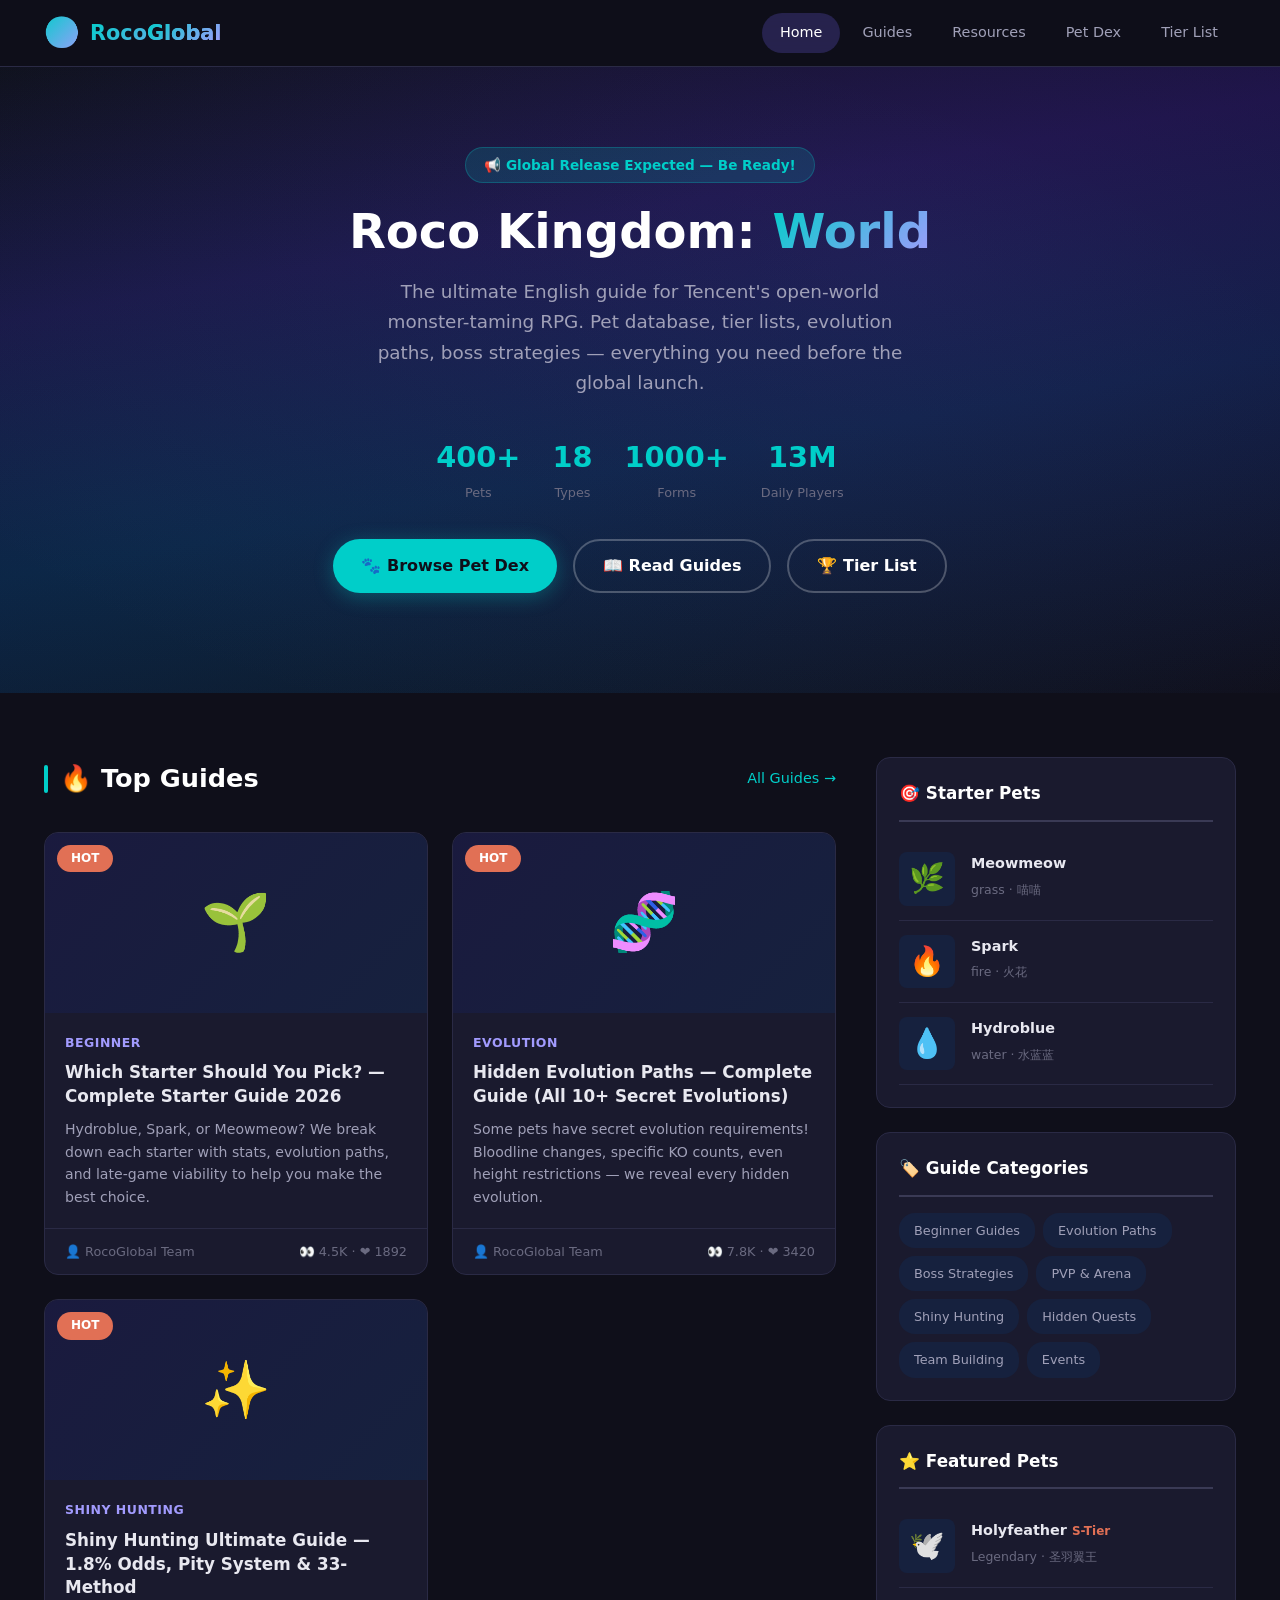
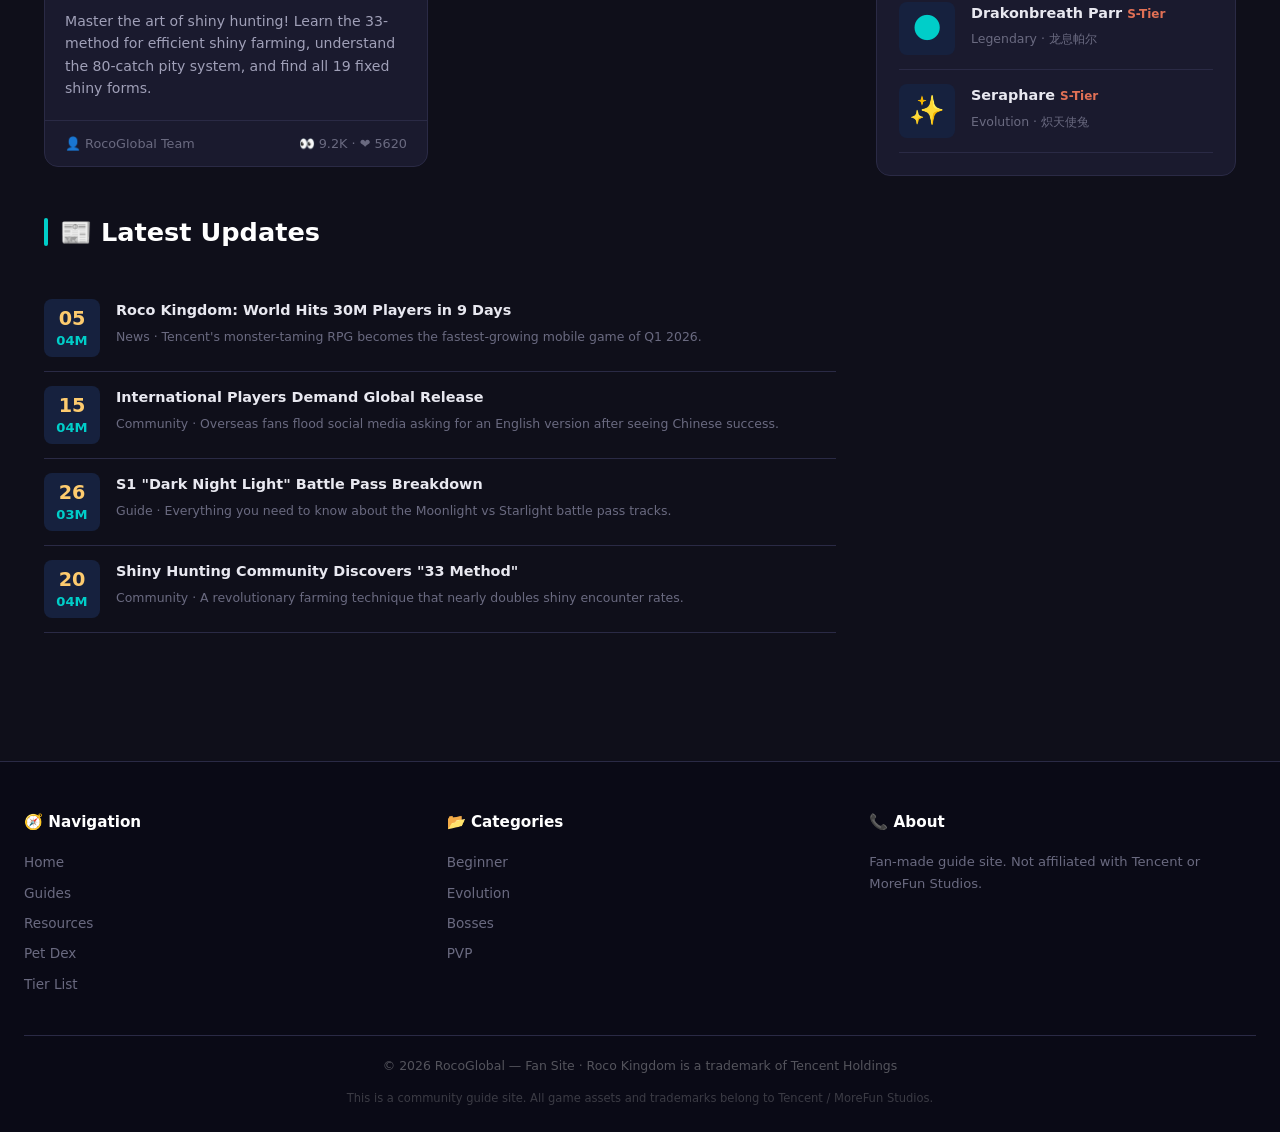
==== index.html @ 021ee89d "RocoGlobal - Roco Kingdom World English Guide Site" ====
<!DOCTYPE html>
<html lang="en">
<head>
<meta charset="UTF-8">
<meta name="viewport" content="width=device-width, initial-scale=1.0">
<meta name="description" content="Roco Kingdom: World — The ultimate English guide hub. Pet dex, tier lists, boss guides, evolution paths, hidden quests, and more for Tencent's open-world creature-collection RPG.">
<title>Roco Kingdom: World Guide — Ultimate Strategy Hub 2026</title>
<link rel="stylesheet" href="assets/css/style.css">
</head>
<body>

<nav class="navbar">
  <div class="nav-inner">
    <a href="index.html" class="nav-logo">
      <span class="logo-icon">🌍</span>
      <span>Roco<span style="color:#fff;">Global</span></span>
    </a>
    <div class="nav-links">
      <a href="index.html" class="active">Home</a>
      <a href="guides.html">Guides</a>
      <a href="resources.html">Resources</a>
      <a href="pets.html">Pet Dex</a>
      <a href="tier-list.html">Tier List</a>
    </div>
  </div>
</nav>

<section class="hero">
  <div class="hero-content">
    <div class="hero-badge">📢 Global Release Expected — Be Ready!</div>
    <h1>Roco Kingdom: <span class="gradient">World</span></h1>
    <p>The ultimate English guide for Tencent's open-world monster-taming RPG. Pet database, tier lists, evolution paths, boss strategies — everything you need before the global launch.</p>
    <div class="hero-stats">
      <div class="hero-stat"><div class="num">400+</div><div class="label">Pets</div></div>
      <div class="hero-stat"><div class="num">18</div><div class="label">Types</div></div>
      <div class="hero-stat"><div class="num">1000+</div><div class="label">Forms</div></div>
      <div class="hero-stat"><div class="num">13M</div><div class="label">Daily Players</div></div>
    </div>
    <div class="hero-btns">
      <a href="pets.html" class="btn btn-accent">🐾 Browse Pet Dex</a>
      <a href="guides.html" class="btn btn-outline">📖 Read Guides</a>
      <a href="tier-list.html" class="btn btn-outline">🏆 Tier List</a>
    </div>
  </div>
</section>

<div class="section">
  <div class="container">
    <div class="two-col">
      <div class="main-col">
        <div class="section-title"><h2>🔥 Top Guides</h2><a href="guides.html" class="more-link">All Guides →</a></div>
        <div class="cards-grid" id="hotGuides"></div>

        <div class="section-title" style="margin-top:44px;"><h2>📰 Latest Updates</h2></div>
        <div class="news-list" id="latestNews"></div>
      </div>

      <aside class="sidebar">
        <div class="sidebar-widget">
          <h3>🎯 Starter Pets</h3>
          <div class="news-list" id="starterPets"></div>
        </div>
        <div class="sidebar-widget">
          <h3>🏷️ Guide Categories</h3>
          <div class="tag-cloud">
            <a href="guides.html?cat=beginner" class="tag">Beginner Guides</a>
            <a href="guides.html?cat=evolution" class="tag">Evolution Paths</a>
            <a href="guides.html?cat=boss" class="tag">Boss Strategies</a>
            <a href="guides.html?cat=pvp" class="tag">PVP & Arena</a>
            <a href="guides.html?cat=shiny" class="tag">Shiny Hunting</a>
            <a href="guides.html?cat=hidden" class="tag">Hidden Quests</a>
            <a href="guides.html?cat=team" class="tag">Team Building</a>
            <a href="guides.html?cat=event" class="tag">Events</a>
          </div>
        </div>
        <div class="sidebar-widget">
          <h3>⭐ Featured Pets</h3>
          <div class="news-list" id="featuredPets"></div>
        </div>
      </aside>
    </div>
  </div>
</div>

<footer class="footer">
  <div class="footer-inner">
    <div class="footer-col"><h4>🧭 Navigation</h4><a href="index.html">Home</a><a href="guides.html">Guides</a><a href="resources.html">Resources</a><a href="pets.html">Pet Dex</a><a href="tier-list.html">Tier List</a></div>
    <div class="footer-col"><h4>📂 Categories</h4><a href="guides.html?cat=beginner">Beginner</a><a href="guides.html?cat=evolution">Evolution</a><a href="guides.html?cat=boss">Bosses</a><a href="guides.html?cat=pvp">PVP</a></div>
    <div class="footer-col"><h4>📞 About</h4><p>Fan-made guide site. Not affiliated with Tencent or MoreFun Studios.</p></div>
  </div>
  <div class="footer-bottom"><p>© 2026 RocoGlobal — Fan Site · Roco Kingdom is a trademark of Tencent Holdings</p></div>
  <div class="footer-disclaimer"><p>This is a community guide site. All game assets and trademarks belong to Tencent / MoreFun Studios.</p></div>
</footer>

<script src="assets/js/pets-data.js"></script>
<script src="assets/js/main.js"></script>
</body>
</html>
---- assets/css/style.css ----
/* =============================================
   Roco Kingdom: World — Global Guide Hub
   Dark Fantasy Theme — 2026
   ============================================= */

:root {
  --primary: #6c5ce7;
  --primary-dark: #4a3db5;
  --primary-light: #a29bfe;
  --accent: #00cec9;
  --accent-glow: rgba(0,206,201,0.3);
  --gold: #fdcb6e;
  --bg: #0f0f1a;
  --bg-card: #1a1a2e;
  --bg-card-hover: #222240;
  --bg-surface: #16213e;
  --text: #e8e8f0;
  --text-secondary: #a0a0b8;
  --text-muted: #6a6a80;
  --border: #2a2a45;
  --border-light: #3a3a55;
  --danger: #e17055;
  --success: #00b894;
  --warning: #fdcb6e;
  --shadow: 0 4px 20px rgba(0,0,0,0.4);
  --shadow-lg: 0 8px 40px rgba(0,0,0,0.6);
  --glow: 0 0 20px rgba(108,92,231,0.3);
  --radius: 14px;
  --radius-sm: 8px;
  --transition: 0.25s cubic-bezier(0.4, 0, 0.2, 1);
  --font: 'Segoe UI', 'PingFang SC', 'Microsoft YaHei', system-ui, sans-serif;
}
*, *::before, *::after { box-sizing: border-box; margin: 0; padding: 0; }
html { scroll-behavior: smooth; }
body {
  font-family: var(--font);
  background: var(--bg);
  color: var(--text);
  line-height: 1.65;
  min-height: 100vh;
  -webkit-font-smoothing: antialiased;
}
a { text-decoration: none; color: inherit; }
ul, ol { list-style: none; }
img { max-width: 100%; display: block; }
button { cursor: pointer; font-family: inherit; border: none; }

/* Navbar */
.navbar {
  background: rgba(15,15,26,0.95);
  backdrop-filter: blur(20px);
  position: sticky; top: 0; z-index: 1000;
  border-bottom: 1px solid var(--border);
}
.nav-inner {
  max-width: 1240px; margin: 0 auto; padding: 0 24px;
  display: flex; align-items: center; justify-content: space-between; height: 66px;
}
.nav-logo { display: flex; align-items: center; gap: 10px; font-size: 1.3rem; font-weight: 700; color: #fff; }
.nav-logo .logo-icon { font-size: 1.8rem; }
.nav-logo span { background: linear-gradient(135deg, var(--accent), var(--primary-light)); -webkit-background-clip: text; -webkit-text-fill-color: transparent; }
.nav-links { display: flex; gap: 4px; }
.nav-links a {
  color: var(--text-secondary); padding: 8px 18px; border-radius: 20px;
  font-size: 0.9rem; font-weight: 500; transition: var(--transition);
}
.nav-links a:hover, .nav-links a.active { background: rgba(108,92,231,0.15); color: #fff; }
.nav-links a.active { background: rgba(108,92,231,0.25); }

/* Hero */
.hero {
  background: linear-gradient(170deg, #0f0f1a 0%, #1a1040 30%, #0d1b3e 60%, #0f0f1a 100%);
  padding: 80px 24px 100px; text-align: center; position: relative; overflow: hidden;
}
.hero::before {
  content: ''; position: absolute; top: -50%; left: -50%; width: 200%; height: 200%;
  background: radial-gradient(ellipse at 60% 40%, rgba(108,92,231,0.12) 0%, transparent 50%),
              radial-gradient(ellipse at 30% 60%, rgba(0,206,201,0.08) 0%, transparent 50%);
}
.hero-content { position: relative; z-index: 1; max-width: 750px; margin: 0 auto; }
.hero-badge { display: inline-block; background: rgba(0,206,201,0.15); color: var(--accent); padding: 6px 18px; border-radius: 20px; font-size: 0.85rem; font-weight: 600; margin-bottom: 20px; border: 1px solid rgba(0,206,201,0.25); }
.hero h1 { font-size: 3rem; color: #fff; margin-bottom: 16px; line-height: 1.2; }
.hero h1 .gradient { background: linear-gradient(135deg, var(--accent), var(--primary-light)); -webkit-background-clip: text; -webkit-text-fill-color: transparent; }
.hero p { color: var(--text-secondary); font-size: 1.15rem; margin-bottom: 36px; max-width: 560px; margin-left: auto; margin-right: auto; }
.hero-stats { display: flex; gap: 32px; justify-content: center; flex-wrap: wrap; margin-bottom: 36px; }
.hero-stat { text-align: center; }
.hero-stat .num { font-size: 1.8rem; font-weight: 700; color: var(--accent); }
.hero-stat .label { font-size: 0.8rem; color: var(--text-muted); }
.hero-btns { display: flex; gap: 16px; justify-content: center; flex-wrap: wrap; }

/* Buttons */
.btn { display: inline-flex; align-items: center; gap: 8px; padding: 12px 28px; border-radius: 28px; font-size: 1rem; font-weight: 600; transition: var(--transition); }
.btn-primary { background: var(--primary); color: #fff; box-shadow: 0 4px 20px rgba(108,92,231,0.4); }
.btn-primary:hover { background: var(--primary-dark); transform: translateY(-2px); box-shadow: 0 6px 30px rgba(108,92,231,0.5); }
.btn-accent { background: var(--accent); color: #0f0f1a; box-shadow: 0 4px 20px var(--accent-glow); }
.btn-accent:hover { transform: translateY(-2px); box-shadow: 0 6px 30px var(--accent-glow); }
.btn-outline { background: transparent; color: #fff; border: 2px solid rgba(255,255,255,0.25); }
.btn-outline:hover { border-color: #fff; background: rgba(255,255,255,0.05); }
.btn-sm { padding: 7px 18px; font-size: 0.85rem; }
.btn-xs { padding: 4px 12px; font-size: 0.75rem; border-radius: 14px; }

/* Container */
.container { max-width: 1240px; margin: 0 auto; padding: 0 24px; }
.section { padding: 64px 0; }
.section-title { display: flex; align-items: center; justify-content: space-between; margin-bottom: 32px; flex-wrap: wrap; gap: 12px; }
.section-title h2 { font-size: 1.6rem; color: #fff; display: flex; align-items: center; gap: 12px; }
.section-title h2::before { content: ''; width: 4px; height: 28px; background: var(--accent); border-radius: 2px; }
.section-title .more-link { color: var(--accent); font-weight: 500; font-size: 0.9rem; }
.section-title .more-link:hover { text-decoration: underline; }

/* Cards Grid */
.cards-grid { display: grid; grid-template-columns: repeat(auto-fill, minmax(290px, 1fr)); gap: 24px; }

/* Card */
.card { background: var(--bg-card); border-radius: var(--radius); overflow: hidden; border: 1px solid var(--border); transition: var(--transition); display: flex; flex-direction: column; }
.card:hover { border-color: var(--border-light); transform: translateY(-4px); box-shadow: var(--shadow-lg), var(--glow); }
.card-img { height: 180px; background: linear-gradient(135deg, #1a1a3e 0%, #16213e 100%); display: flex; align-items: center; justify-content: center; font-size: 3.5rem; position: relative; }
.card-img .card-badge { position: absolute; top: 12px; left: 12px; padding: 4px 14px; border-radius: 14px; font-size: 0.75rem; font-weight: 700; }
.badge-new { background: var(--accent); color: #0f0f1a; }
.badge-hot { background: var(--danger); color: #fff; }
.badge-guide { background: var(--primary); color: #fff; }
.card-body { padding: 20px; flex: 1; display: flex; flex-direction: column; }
.card-tag { font-size: 0.78rem; color: var(--primary-light); font-weight: 600; margin-bottom: 8px; text-transform: uppercase; letter-spacing: 0.5px; }
.card-body h3 { font-size: 1.05rem; margin-bottom: 10px; line-height: 1.4; }
.card-body h3 a:hover { color: var(--accent); }
.card-body p { color: var(--text-secondary); font-size: 0.88rem; line-height: 1.6; flex: 1; }
.card-footer { display: flex; align-items: center; justify-content: space-between; padding: 12px 20px; border-top: 1px solid var(--border); font-size: 0.8rem; color: var(--text-muted); }

/* Two Column */
.two-col { display: grid; grid-template-columns: 1fr 360px; gap: 40px; }
@media (max-width: 900px) { .two-col { grid-template-columns: 1fr; } }

/* Sidebar */
.sidebar-widget { background: var(--bg-card); border-radius: var(--radius); padding: 22px; margin-bottom: 24px; border: 1px solid var(--border); }
.sidebar-widget h3 { font-size: 1.05rem; color: #fff; margin-bottom: 16px; padding-bottom: 12px; border-bottom: 2px solid var(--border-light); }
.tag-cloud { display: flex; flex-wrap: wrap; gap: 8px; }
.tag { display: inline-block; padding: 6px 14px; background: var(--bg-surface); border-radius: 16px; font-size: 0.8rem; color: var(--text-secondary); transition: var(--transition); border: 1px solid transparent; }
.tag:hover, .tag.active { background: rgba(108,92,231,0.2); color: var(--primary-light); border-color: rgba(108,92,231,0.3); }

/* News List */
.news-list .news-item { display: flex; gap: 16px; padding: 14px 0; border-bottom: 1px solid var(--border); transition: var(--transition); }
.news-list .news-item:hover { padding-left: 6px; }
.news-date { min-width: 56px; text-align: center; background: var(--bg-surface); border-radius: var(--radius-sm); padding: 8px 6px; font-weight: 700; color: var(--accent); font-size: 0.82rem; line-height: 1.3; }
.news-date span { display: block; font-size: 1.2rem; color: var(--gold); }
.news-info h4 { font-size: 0.9rem; margin-bottom: 4px; }
.news-info h4 a:hover { color: var(--accent); }
.news-info .news-meta { font-size: 0.78rem; color: var(--text-muted); }

/* Page Header */
.page-header {
  background: linear-gradient(170deg, #1a1040 0%, #0d1b3e 60%, #0f0f1a 100%);
  padding: 52px 24px; text-align: center; border-bottom: 1px solid var(--border);
}
.page-header .breadcrumb { font-size: 0.85rem; color: var(--text-muted); margin-bottom: 10px; }
.page-header .breadcrumb a { color: var(--text-secondary); }
.page-header .breadcrumb a:hover { color: var(--accent); }
.page-header h1 { font-size: 2rem; color: #fff; margin-bottom: 12px; }
.page-header .meta { font-size: 0.9rem; color: var(--text-muted); }

/* Filter Bar */
.filter-bar { display: flex; gap: 8px; margin-bottom: 28px; flex-wrap: wrap; }
.filter-btn { padding: 8px 18px; border-radius: 20px; border: 1px solid var(--border); background: var(--bg-card); color: var(--text-secondary); font-size: 0.85rem; font-weight: 500; transition: var(--transition); }
.filter-btn:hover, .filter-btn.active { background: var(--primary); color: #fff; border-color: var(--primary); }

/* Search Box */
.search-box { display: flex; max-width: 480px; margin-bottom: 28px; }
.search-box input { flex: 1; padding: 12px 20px; border: 2px solid var(--border); border-radius: 28px 0 0 28px; background: var(--bg-card); color: #fff; font-size: 0.95rem; outline: none; font-family: inherit; }
.search-box input:focus { border-color: var(--primary); }
.search-box input::placeholder { color: var(--text-muted); }
.search-box button { padding: 12px 24px; background: var(--primary); color: #fff; border-radius: 0 28px 28px 0; font-size: 0.95rem; font-weight: 600; }

/* Guide Body */
.guide-body { max-width: 800px; margin: 40px auto; padding: 0 24px; }
.guide-body h2 { font-size: 1.4rem; color: #fff; margin: 36px 0 14px; }
.guide-body h3 { font-size: 1.1rem; color: var(--text); margin: 24px 0 10px; }
.guide-body p { margin-bottom: 16px; color: var(--text-secondary); line-height: 1.8; }
.guide-body blockquote { border-left: 4px solid var(--accent); background: rgba(0,206,201,0.06); padding: 16px 20px; margin: 22px 0; border-radius: 0 var(--radius-sm) var(--radius-sm) 0; color: var(--accent); }
.guide-body ul, .guide-body ol { margin: 12px 0 12px 24px; }
.guide-body li { margin-bottom: 8px; color: var(--text-secondary); }
.guide-body ul li::before { content: '◆ '; color: var(--accent); font-size: 0.6rem; }
.guide-body table { width: 100%; border-collapse: collapse; font-size: 0.88rem; margin: 20px 0; }
.guide-body th { background: var(--primary); color: #fff; padding: 10px 14px; text-align: left; }
.guide-body td { padding: 10px 14px; border-bottom: 1px solid var(--border); }
.guide-body tr:nth-child(even) td { background: rgba(255,255,255,0.02); }

/* Tier List */
.tier-row { display: flex; align-items: stretch; margin-bottom: 6px; border-radius: var(--radius-sm); overflow: hidden; }
.tier-label { min-width: 64px; display: flex; align-items: center; justify-content: center; font-size: 1.4rem; font-weight: 800; color: #fff; }
.tier-s { background: #e17055; }
.tier-a { background: #fdcb6e; color: #0f0f1a; }
.tier-b { background: #00b894; }
.tier-c { background: #6c5ce7; }
.tier-d { background: #636e72; }
.tier-pets { display: flex; flex-wrap: wrap; gap: 10px; padding: 14px 18px; background: var(--bg-card); flex: 1; border: 1px solid var(--border); border-left: none; }
.tier-pet { display: flex; flex-direction: column; align-items: center; gap: 4px; cursor: pointer; padding: 8px 10px; border-radius: var(--radius-sm); transition: var(--transition); }
.tier-pet:hover { background: var(--bg-surface); }
.tier-pet .tier-icon { font-size: 2rem; }
.tier-pet .tier-name { font-size: 0.75rem; color: var(--text-secondary); text-align: center; }

/* Pet Card */
.pet-card { background: var(--bg-card); border-radius: var(--radius); text-align: center; padding: 26px 18px; border: 1px solid var(--border); transition: var(--transition); cursor: pointer; }
.pet-card:hover { border-color: var(--primary); transform: translateY(-3px); box-shadow: var(--glow); }
.pet-card .pet-icon { font-size: 3.8rem; margin-bottom: 10px; }
.pet-card .pet-no { font-size: 0.75rem; color: var(--text-muted); margin-bottom: 4px; }
.pet-card h3 { font-size: 1rem; margin-bottom: 8px; color: #fff; }
.pet-card .pet-types { display: flex; gap: 5px; justify-content: center; flex-wrap: wrap; margin-bottom: 8px; }
.type-badge { padding: 3px 10px; border-radius: 10px; font-size: 0.72rem; font-weight: 600; color: #fff; }
.type-fire { background: #e74c3c; }
.type-water { background: #3498db; }
.type-grass { background: #27ae60; }
.type-electric { background: #f39c12; }
.type-ice { background: #74b9ff; color: #0f0f1a; }
.type-dragon { background: #6c5ce7; }
.type-dark { background: #2d3436; }
.type-ghost { background: #a29bfe; }
.type-fairy { background: #fd79a8; }
.type-fighting { background: #d63031; }
.type-poison { background: #8e44ad; }
.type-ground { background: #cd853f; }
.type-flying { background: #a1c4fd; color: #0f0f1a; }
.type-rock { background: #8d6e63; }
.type-bug { background: #7cb342; }
.type-psychic { background: #e056a0; }
.type-steel { background: #95a5a6; }
.type-normal { background: #b2bec3; color: #0f0f1a; }

/* Pagination */
.pagination { display: flex; justify-content: center; gap: 8px; margin-top: 44px; }
.pagination button { width: 42px; height: 42px; border-radius: 50%; border: 1px solid var(--border); background: var(--bg-card); color: var(--text); font-size: 0.9rem; font-weight: 500; transition: var(--transition); }
.pagination button:hover, .pagination button.active { background: var(--primary); color: #fff; border-color: var(--primary); }

/* Modal */
.modal-overlay { position: fixed; top: 0; left: 0; width: 100%; height: 100%; background: rgba(0,0,0,0.75); z-index: 9999; display: flex; align-items: center; justify-content: center; }
.modal-content { background: var(--bg-card); border-radius: var(--radius); max-width: 620px; width: 92%; max-height: 85vh; overflow-y: auto; padding: 36px; position: relative; border: 1px solid var(--border); }
.modal-close { position: absolute; top: 16px; right: 16px; background: none; color: var(--text-muted); font-size: 1.5rem; line-height: 1; transition: var(--transition); }
.modal-close:hover { color: #fff; }

/* Footer */
.footer { background: #0a0a16; border-top: 1px solid var(--border); padding: 48px 24px 24px; margin-top: 64px; }
.footer-inner { max-width: 1240px; margin: 0 auto; display: grid; grid-template-columns: repeat(auto-fit, minmax(200px, 1fr)); gap: 36px; }
.footer-col h4 { color: #fff; margin-bottom: 16px; font-size: 0.95rem; }
.footer-col a { display: block; color: var(--text-muted); font-size: 0.85rem; margin-bottom: 8px; transition: var(--transition); }
.footer-col a:hover { color: var(--accent); }
.footer-col p { color: var(--text-muted); font-size: 0.82rem; }
.footer-bottom { max-width: 1240px; margin: 32px auto 0; padding-top: 20px; border-top: 1px solid var(--border); text-align: center; font-size: 0.78rem; color: rgba(255,255,255,0.3); }
.footer-disclaimer { max-width: 1240px; margin: 12px auto 0; text-align: center; font-size: 0.72rem; color: rgba(255,255,255,0.2); }

/* Responsive */
@media (max-width: 768px) {
  .nav-links a { padding: 6px 10px; font-size: 0.8rem; }
  .hero h1 { font-size: 2rem; }
  .hero p { font-size: 1rem; }
  .cards-grid { grid-template-columns: 1fr; }
  .hero-stats { gap: 16px; }
  .guide-body { padding: 0 16px; }
  .tier-label { min-width: 44px; font-size: 1rem; }
}
.hidden { display: none !important; }
.text-center { text-align: center; }
.mt-20 { margin-top: 20px; }
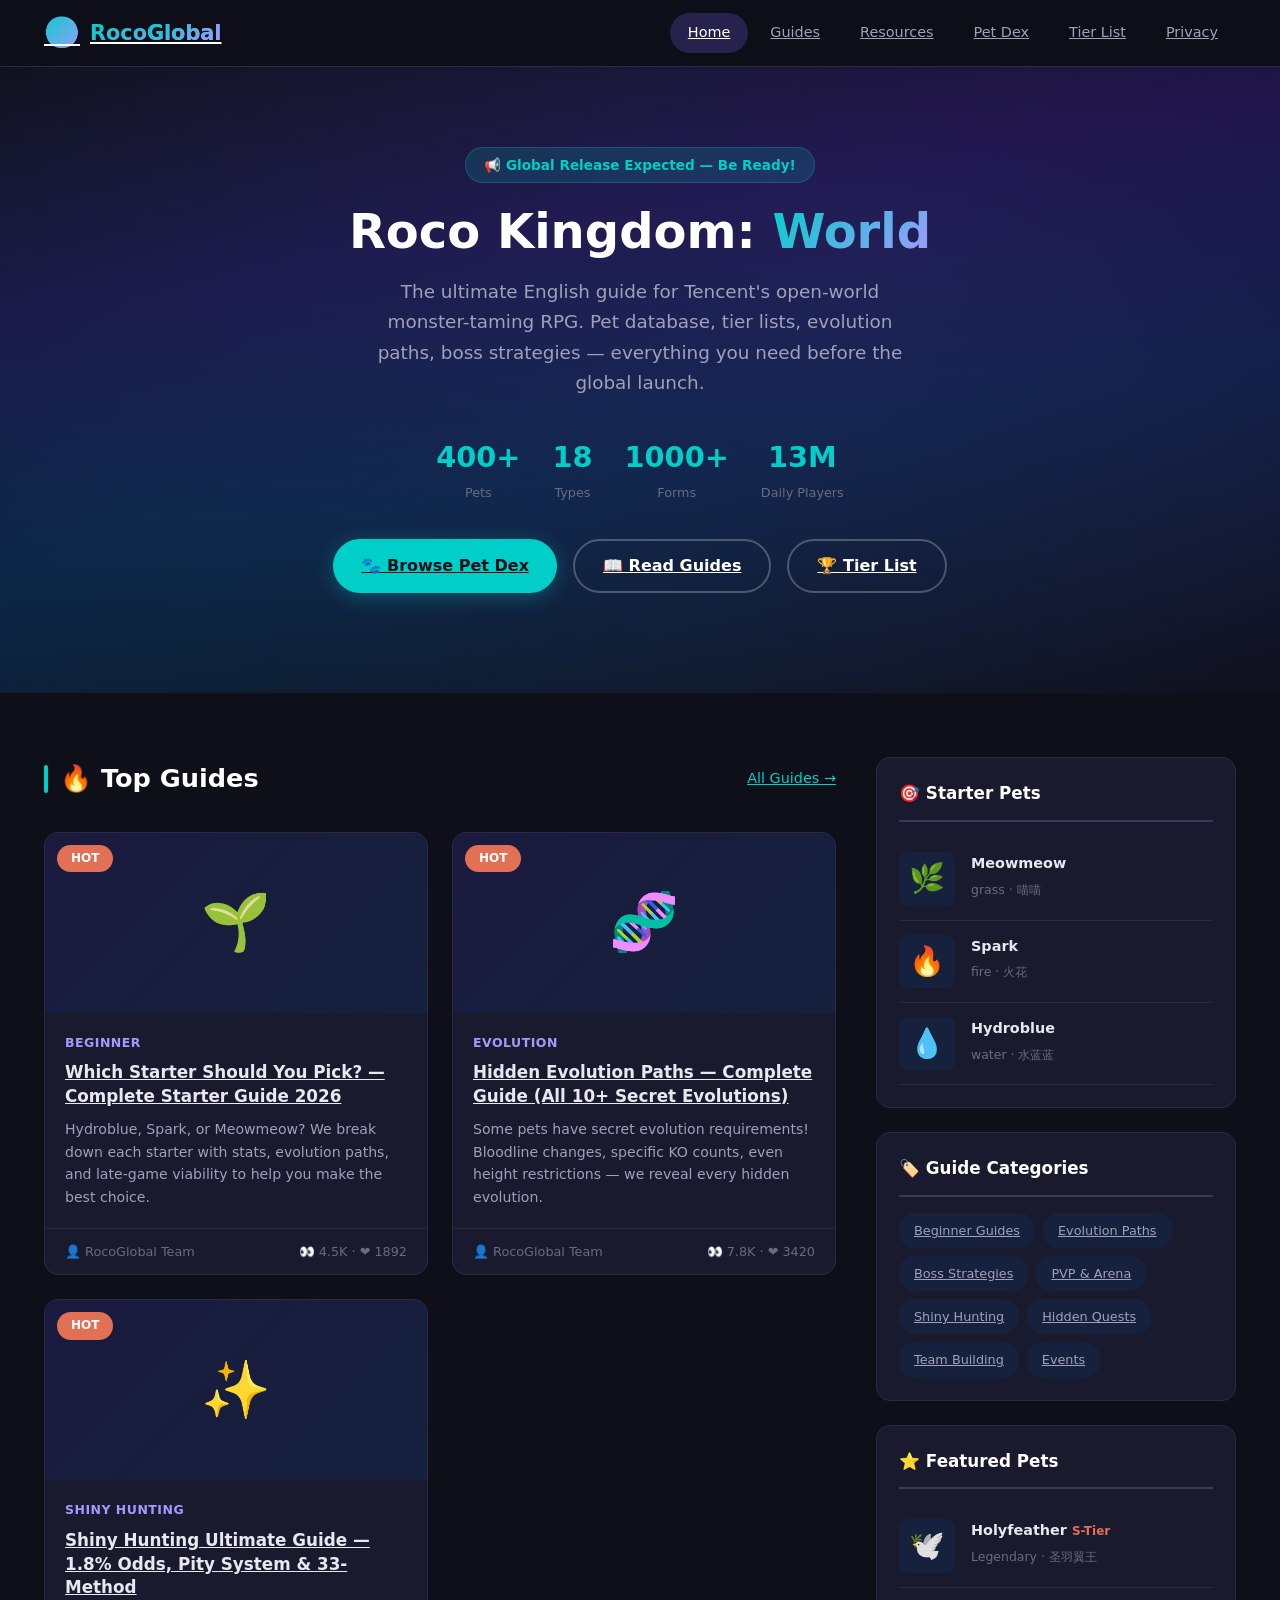
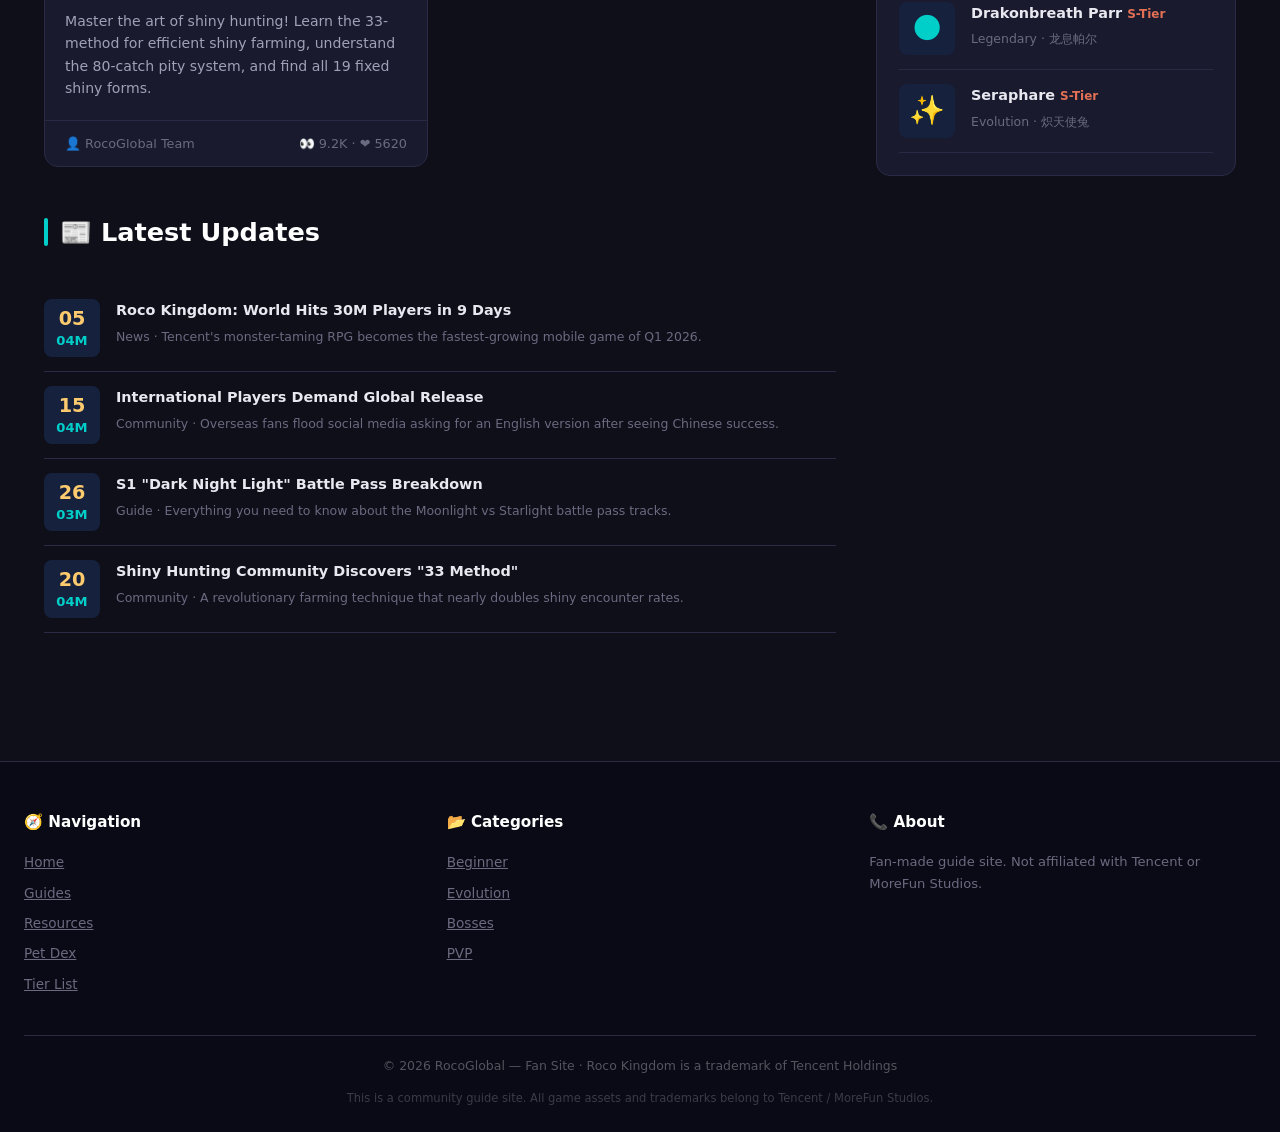
==== commit fcdfaba4: "AdSense compliance: add privacy link to all navs, fix missing Resources link in pets.html, add ad co" ====
--- a/index.html
+++ b/index.html
@@ -6,6 +6,9 @@
 <meta name="description" content="Roco Kingdom: World — The ultimate English guide hub. Pet dex, tier lists, boss guides, evolution paths, hidden quests, and more for Tencent's open-world creature-collection RPG.">
 <title>Roco Kingdom: World Guide — Ultimate Strategy Hub 2026</title>
 <link rel="stylesheet" href="assets/css/style.css">
+  <script async src="https://pagead2.googlesyndication.com/pagead/js/adsbygoogle.js?client=ca-pub-1129352689006503" crossorigin="anonymous"></script>
+  <script async src="https://www.googletagmanager.com/gtag/js?id=G-1QM0PVMCPD"></script>
+  <script>window.dataLayer=window.dataLayer||[];function gtag(){dataLayer.push(arguments);}gtag('js',new Date());gtag('config','G-1QM0PVMCPD');</script>
 </head>
 <body>
 
@@ -21,6 +24,7 @@
       <a href="resources.html">Resources</a>
       <a href="pets.html">Pet Dex</a>
       <a href="tier-list.html">Tier List</a>
+      <a href="privacy.html">Privacy</a>
     </div>
   </div>
 </nav>
--- a/assets/css/style.css
+++ b/assets/css/style.css
@@ -31,7 +31,8 @@
   --font: 'Segoe UI', 'PingFang SC', 'Microsoft YaHei', system-ui, sans-serif;
 }
 *, *::before, *::after { box-sizing: border-box; margin: 0; padding: 0; }
-html { scroll-behavior: smooth; }
+html { scroll-behavior: smooth; color-scheme: dark; }
+@media (prefers-reduced-motion: reduce) { *, *::before, *::after { animation-duration: 0.01ms !important; transition-duration: 0.01ms !important; } }
 body {
   font-family: var(--font);
   background: var(--bg);
@@ -40,7 +41,9 @@
   min-height: 100vh;
   -webkit-font-smoothing: antialiased;
 }
-a { text-decoration: none; color: inherit; }
+a { color: inherit; }
+a:hover { text-decoration: underline; }
+:focus-visible { outline: 3px solid var(--accent); outline-offset: 3px; border-radius: 2px; }
 ul, ol { list-style: none; }
 img { max-width: 100%; display: block; }
 button { cursor: pointer; font-family: inherit; border: none; }
@@ -164,8 +167,8 @@
 
 /* Search Box */
 .search-box { display: flex; max-width: 480px; margin-bottom: 28px; }
-.search-box input { flex: 1; padding: 12px 20px; border: 2px solid var(--border); border-radius: 28px 0 0 28px; background: var(--bg-card); color: #fff; font-size: 0.95rem; outline: none; font-family: inherit; }
-.search-box input:focus { border-color: var(--primary); }
+.search-box input { flex: 1; padding: 12px 20px; border: 2px solid var(--border); border-radius: 28px 0 0 28px; background: var(--bg-card); color: #fff; font-size: 0.95rem; font-family: inherit; }
+.search-box input:focus { border-color: var(--primary); outline: 2px solid var(--primary); outline-offset: -1px; }
 .search-box input::placeholder { color: var(--text-muted); }
 .search-box button { padding: 12px 24px; background: var(--primary); color: #fff; border-radius: 0 28px 28px 0; font-size: 0.95rem; font-weight: 600; }
 
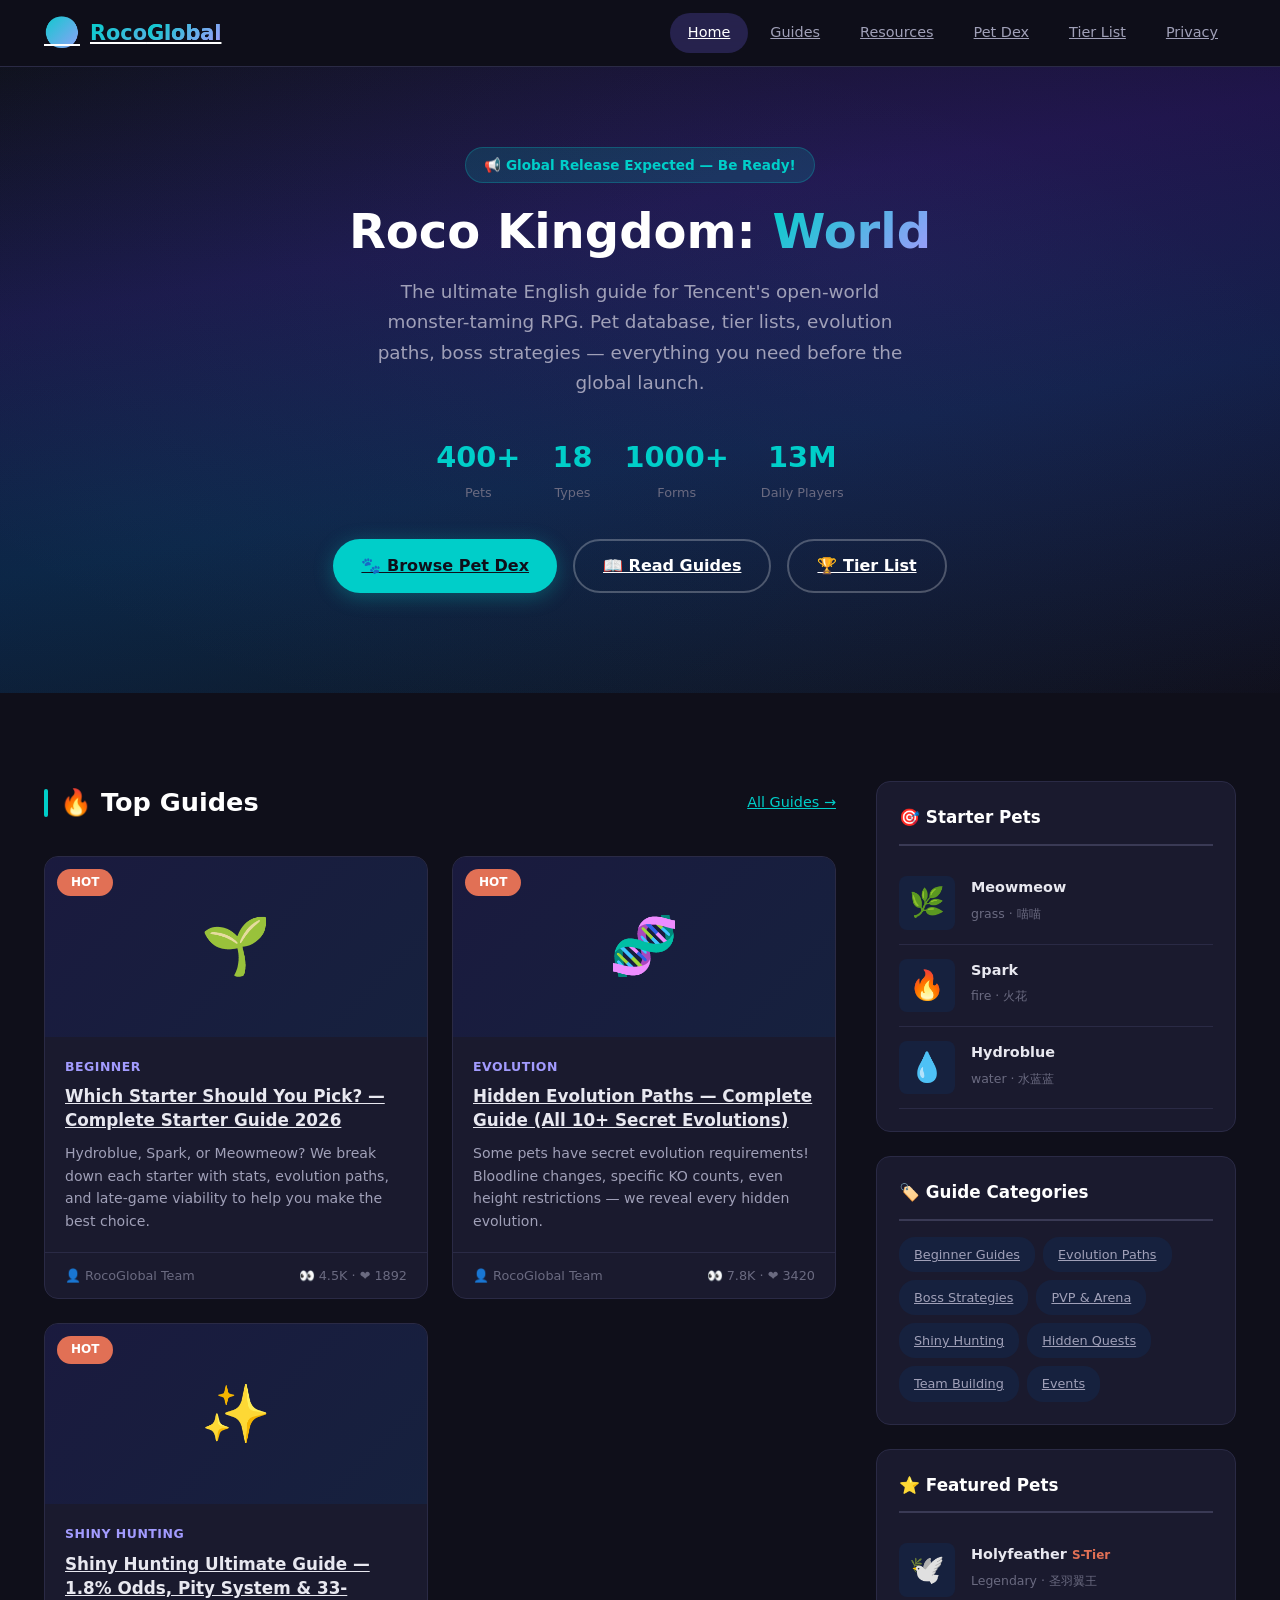
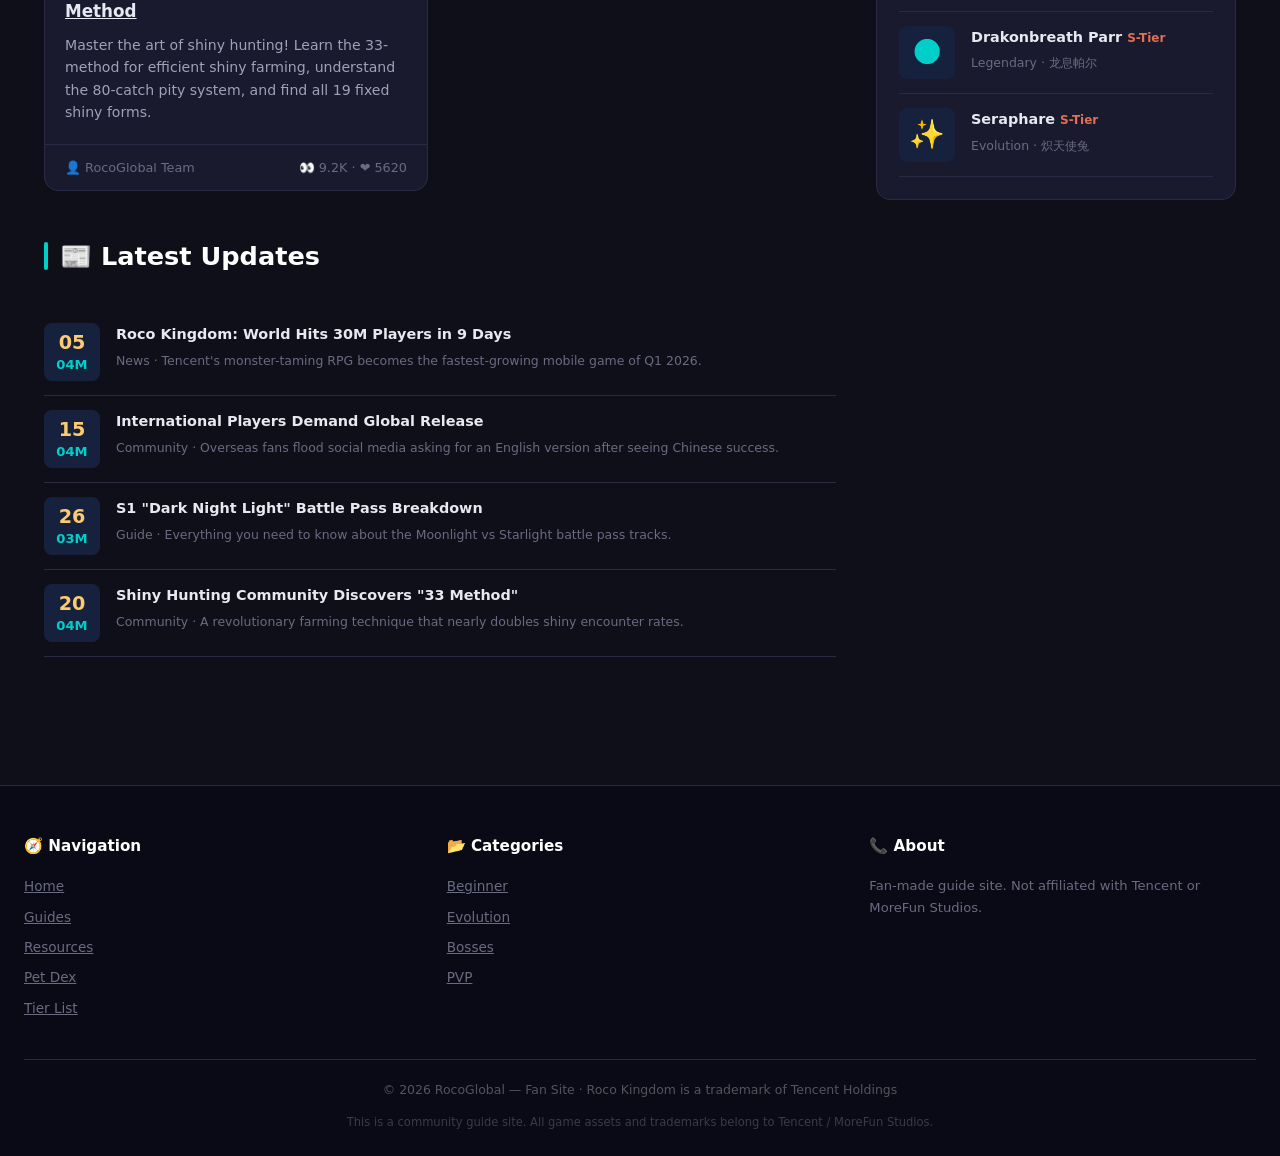
==== commit bc0ad040: "Add Dimo image support - real images with emoji fallback" ====
--- a/index.html
+++ b/index.html
@@ -47,6 +47,11 @@
     </div>
   </div>
 </section>
+
+<div style="max-width:1200px;margin:0 auto;padding:0 24px 24px;text-align:center;">
+  <ins class="adsbygoogle" style="display:block" data-ad-client="ca-pub-1129352689006503" data-ad-slot="auto" data-ad-format="auto" data-full-width-responsive="true"></ins>
+  <script>(adsbygoogle=window.adsbygoogle||[]).push({});</script>
+</div>
 
 <div class="section">
   <div class="container">
